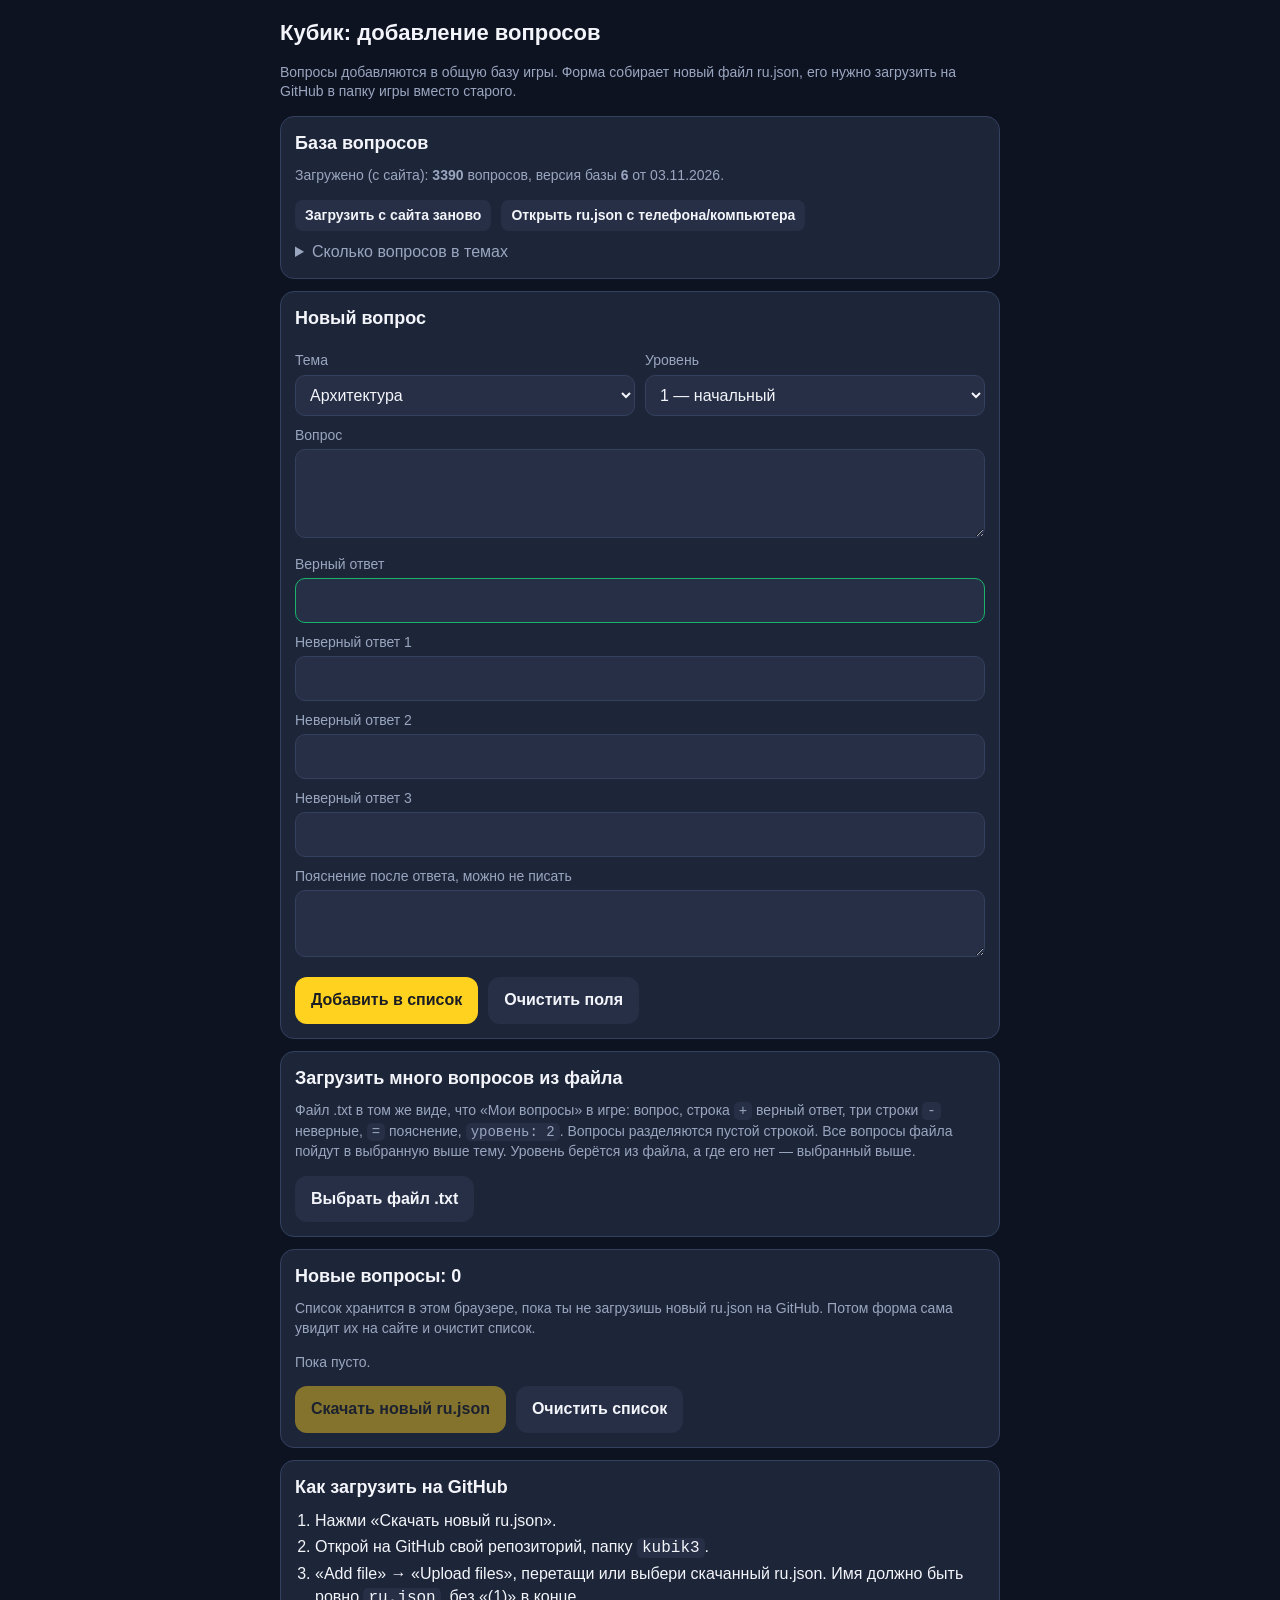
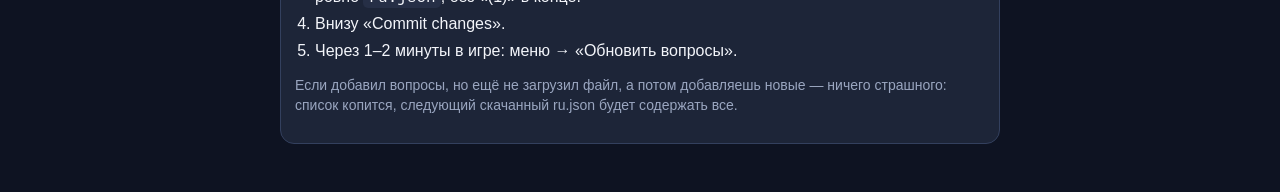
==== forma/index.html @ 825b35a8 "Add files via upload" ====
<!doctype html>
<html lang="ru">
<head>
<meta charset="utf-8">
<meta name="viewport" content="width=device-width, initial-scale=1, viewport-fit=cover">
<meta name="robots" content="noindex">
<title>Кубик — добавление вопросов</title>
<style>
:root { --bg: #0e1322; --card: #1d2538; --card2: #262f46; --line: #33405e; --text: #f3f5fa; --muted: #9aa6c0;
  --accent: #ffd21f; --ok: #19b36b; --bad: #e0404a; --warn: #f0a020; }
* { box-sizing: border-box; }
body { margin: 0; background: var(--bg); color: var(--text); font: 16px/1.4 -apple-system, "Segoe UI", Roboto, Arial, sans-serif;
  padding: 12px 12px calc(40px + env(safe-area-inset-bottom)); }
main { max-width: 720px; margin: 0 auto; }
h1 { font-size: 22px; margin: 6px 0 4px; }
h2 { font-size: 18px; margin: 0 0 10px; }
.card { background: var(--card); border: 1px solid var(--line); border-radius: 14px; padding: 14px; margin: 12px 0; }
.muted { color: var(--muted); font-size: 14px; }
label { display: block; margin: 10px 0 4px; font-size: 14px; color: var(--muted); }
input[type=text], textarea, select { width: 100%; font: inherit; color: var(--text); background: var(--card2);
  border: 1.5px solid var(--line); border-radius: 10px; padding: 10px; }
textarea { resize: vertical; }
input.okans { border-color: var(--ok); }
.row { display: flex; gap: 10px; flex-wrap: wrap; }
.row > * { flex: 1 1 140px; }
.cnt { float: right; font-size: 12px; color: var(--muted); }
.cnt.over { color: var(--bad); font-weight: 700; }
button { font: inherit; font-weight: 600; border: 0; border-radius: 12px; padding: 12px 16px; background: var(--card2);
  color: var(--text); cursor: pointer; }
button.primary { background: var(--accent); color: #1a1d24; }
button.small { padding: 6px 10px; font-size: 14px; border-radius: 8px; }
button:disabled { opacity: .45; cursor: default; }
.btns { display: flex; gap: 10px; flex-wrap: wrap; margin-top: 14px; }
.msg { margin-top: 10px; padding: 10px; border-radius: 10px; font-size: 15px; }
.msg:empty { display: none; }
.err { background: rgba(224,64,74,.15); border: 1px solid var(--bad); }
.warn { background: rgba(240,160,32,.12); border: 1px solid var(--warn); }
.good { background: rgba(25,179,107,.13); border: 1px solid var(--ok); }
.sim { margin: 6px 0 0; padding-left: 18px; }
.sim li { margin: 4px 0; }
.sim small { color: var(--muted); }
.pq { border-top: 1px solid var(--line); padding: 10px 0; }
.pq:first-child { border-top: 0; }
.pq b { display: block; }
.pq .a { font-size: 14px; color: var(--muted); }
.pq .a .y { color: var(--ok); }
.tag { display: inline-block; font-size: 12px; background: var(--card2); border-radius: 6px; padding: 1px 6px; margin-right: 4px; color: var(--muted); }
.steps { margin: 6px 0 0; padding-left: 20px; }
.steps li { margin: 4px 0; }
code { background: var(--card2); padding: 1px 5px; border-radius: 5px; }
table { border-collapse: collapse; width: 100%; font-size: 14px; }
td, th { padding: 4px 6px; border-bottom: 1px solid var(--line); text-align: left; }
td.n { text-align: right; }
details summary { cursor: pointer; color: var(--muted); }
</style>
</head>
<body>
<main>
<h1>Кубик: добавление вопросов</h1>
<p class="muted">Вопросы добавляются в общую базу игры. Форма собирает новый файл ru.json, его нужно загрузить на GitHub в папку игры вместо старого.</p>

<div class="card" id="base-card">
  <h2>База вопросов</h2>
  <div id="base-info" class="muted">Загружаю ru.json с сайта…</div>
  <div class="btns">
    <button class="small" id="b-reload">Загрузить с сайта заново</button>
    <button class="small" id="b-file">Открыть ru.json с телефона/компьютера</button>
    <input type="file" id="f-base" accept=".json,application/json" hidden>
  </div>
  <details style="margin-top:10px"><summary>Сколько вопросов в темах</summary><div id="base-table"></div></details>
</div>

<div class="card" id="add-card">
  <h2>Новый вопрос</h2>
  <div class="row">
    <div><label for="f-topic">Тема</label><select id="f-topic"></select></div>
    <div><label for="f-level">Уровень</label><select id="f-level">
      <option value="1">1 — начальный</option><option value="2">2 — средний</option><option value="3">3 — высокий</option></select></div>
  </div>
  <label for="f-q">Вопрос <span class="cnt" id="c-q"></span></label>
  <textarea id="f-q" rows="3"></textarea>
  <label for="f-a0">Верный ответ <span class="cnt" id="c-a0"></span></label>
  <input type="text" id="f-a0" class="okans" autocomplete="off">
  <label for="f-a1">Неверный ответ 1 <span class="cnt" id="c-a1"></span></label>
  <input type="text" id="f-a1" autocomplete="off">
  <label for="f-a2">Неверный ответ 2 <span class="cnt" id="c-a2"></span></label>
  <input type="text" id="f-a2" autocomplete="off">
  <label for="f-a3">Неверный ответ 3 <span class="cnt" id="c-a3"></span></label>
  <input type="text" id="f-a3" autocomplete="off">
  <label for="f-e">Пояснение после ответа, можно не писать <span class="cnt" id="c-e"></span></label>
  <textarea id="f-e" rows="2"></textarea>
  <div id="check" class="msg"></div>
  <div class="btns">
    <button class="primary" id="b-add">Добавить в список</button>
    <button id="b-clear">Очистить поля</button>
    <button id="b-cancel" hidden>Отменить правку</button>
  </div>
</div>

<div class="card">
  <h2>Загрузить много вопросов из файла</h2>
  <p class="muted" style="margin:0">Файл .txt в том же виде, что «Мои вопросы» в игре: вопрос, строка <code>+</code> верный ответ, три строки <code>-</code> неверные, <code>=</code> пояснение, <code>уровень: 2</code>. Вопросы разделяются пустой строкой. Все вопросы файла пойдут в выбранную выше тему. Уровень берётся из файла, а где его нет — выбранный выше.</p>
  <div class="btns"><button id="b-txt">Выбрать файл .txt</button><input type="file" id="f-txt" accept=".txt,text/plain" hidden></div>
  <div id="txt-msg" class="msg"></div>
</div>

<div class="card">
  <h2>Новые вопросы: <span id="p-n">0</span></h2>
  <p class="muted" style="margin:0 0 6px">Список хранится в этом браузере, пока ты не загрузишь новый ru.json на GitHub. Потом форма сама увидит их на сайте и очистит список.</p>
  <div id="pending"></div>
  <div class="btns">
    <button class="primary" id="b-save">Скачать новый ru.json</button>
    <button id="b-share" hidden>Поделиться файлом</button>
    <button id="b-drop">Очистить список</button>
  </div>
  <div id="save-msg" class="msg"></div>
</div>

<div class="card">
  <h2>Как загрузить на GitHub</h2>
  <ol class="steps">
    <li>Нажми «Скачать новый ru.json».</li>
    <li>Открой на GitHub свой репозиторий, папку <code>kubik3</code>.</li>
    <li>«Add file» → «Upload files», перетащи или выбери скачанный ru.json. Имя должно быть ровно <code>ru.json</code>, без «(1)» в конце.</li>
    <li>Внизу «Commit changes».</li>
    <li>Через 1–2 минуты в игре: меню → «Обновить вопросы».</li>
  </ol>
  <p class="muted">Если добавил вопросы, но ещё не загрузил файл, а потом добавляешь новые — ничего страшного: список копится, следующий скачанный ru.json будет содержать все.</p>
</div>
</main>

<script>
'use strict';
// Ограничения те же, что проверяет сборка игры (tools/merge_q.py): длинные строки не помещаются в кнопки.
const LIM = { q: 160, a: 40, e: 400 };
const NAMES = { history: 'История', geography: 'География', literature: 'Литература', music: 'Музыка', science: 'Наука',
  painting: 'Живопись', people: 'Личности', cinema: 'Кино', journalism: 'Журналистика', logic: 'Логика и головоломки',
  sport: 'Спорт', cooking: 'Кулинария', architecture: 'Архитектура', quotes: 'Киноцитаты и кадры', cartoons: 'Мультфильмы',
  games: 'Компьютерные игры', belarus: 'История Беларуси', etymology: 'Происхождение слов', inventions: 'История изобретений',
  computers: 'Компьютеры' };
const KEY_P = 'kubikForma.pending.v1', KEY_T = 'kubikForma.last.v1', KEY_R = 'kubikForma.rev.v1';
const $ = (s) => document.querySelector(s);
const esc = (s) => String(s).replace(/[&<>"]/g, (c) => ({ '&': '&amp;', '<': '&lt;', '>': '&gt;', '"': '&quot;' }[c]));
const norm = (s) => String(s || '').replace(/\s+/g, ' ').trim();
// ключ для точного совпадения: без регистра, ё=е, без знаков препинания
const key = (s) => norm(s).toLowerCase().replace(/ё/g, 'е').replace(/[^0-9a-zа-я]+/gi, ' ').trim();
const STOP = new Set('как какой какая какое какие каком какую кто что чем чего где когда куда откуда сколько который которая которое которые это этот эта эти был была было были для при над под про без или его она они оно него неё всех все так также том тем того этом этой году года лет между после перед через ещё уже'.split(' '));
function stems(s) {
  const out = new Set();
  for (const w of key(s).split(' ')) {
    if (w.length < 3 || STOP.has(w)) continue;
    out.add(/^\d+$/.test(w) ? w : w.slice(0, 5));
  }
  return out;
}
const plural = (n, a, b, c) => { const m = n % 100, k = n % 10; return m > 10 && m < 20 ? c : k === 1 ? a : k > 1 && k < 5 ? b : c; };

let BASE = null, SRC = '', INDEX = [];
let P = loadPending(), EDIT = -1;

function loadPending() { try { return JSON.parse(localStorage.getItem(KEY_P)) || []; } catch { return []; } }
function savePending() { try { localStorage.setItem(KEY_P, JSON.stringify(P)); } catch { /* полная память */ } }
const topicName = (t) => (BASE && BASE._meta && BASE._meta.topics && BASE._meta.topics[t] && BASE._meta.topics[t].name) || NAMES[t] || t;
const topicsOf = (b) => Object.keys(b).filter((t) => t !== '_meta' && b[t] && Array.isArray(b[t]['1']));

function okBase(b) { return b && typeof b === 'object' && b._meta && topicsOf(b).length > 0; }

async function loadSite() {
  $('#base-info').textContent = 'Загружаю ru.json с сайта…';
  try {
    const r = await fetch('../ru.json?fresh=' + Date.now(), { cache: 'no-store' });
    if (!r.ok) throw new Error('HTTP ' + r.status);
    const b = await r.json();
    if (!okBase(b)) throw new Error('не похоже на базу вопросов');
    setBase(b, 'сайт');
  } catch (e) {
    $('#base-info').innerHTML = `<span style="color:var(--bad)">Не получилось загрузить ru.json с сайта (${esc(e.message)}).</span> Форма должна лежать в папке <code>forma</code> внутри папки игры. Можно открыть ru.json из файла кнопкой ниже.`;
  }
}

function setBase(b, src) {
  BASE = b; SRC = src;
  INDEX = [];
  for (const t of topicsOf(b)) for (const l of ['1', '2', '3']) for (const q of b[t][l] || []) {
    INDEX.push({ t, l, q: q.q, a0: q.a[0], k: key(q.q), ka: key(q.a[0]), s: stems(q.q), p: !!q.p });
  }
  // вопросы из списка, которые уже есть в базе (файл загружен на GitHub), убираются из списка
  const before = P.length;
  P = P.filter((x) => !INDEX.some((y) => y.t === x.t && y.l === String(x.l) && y.k === key(x.q) && y.ka === key(x.a[0])));
  const gone = before - P.length;
  savePending();
  const m = b._meta;
  const d = (m.date || '').split('-').reverse().join('.');
  $('#base-info').innerHTML = `Загружено (${src === 'сайт' ? 'с сайта' : 'из файла'}): <b>${INDEX.length}</b> ${plural(INDEX.length, 'вопрос', 'вопроса', 'вопросов')}, версия базы <b>${+m.rev || 0}</b>${d ? ' от ' + d : ''}.`
    + (gone ? `<div class="msg good">${gone} ${plural(gone, 'вопрос из списка уже есть', 'вопроса из списка уже есть', 'вопросов из списка уже есть')} в этой базе, убрал ${gone > 1 ? 'их' : 'его'} из списка.</div>` : '');
  fillTopics();
  renderTable();
  renderPending();
  runCheck();
}

function countIn(t, l) {
  const inBase = BASE && BASE[t] && BASE[t][l] ? BASE[t][l].length : 0;
  return inBase + P.filter((x) => x.t === t && String(x.l) === String(l)).length;
}
function fillTopics() {
  const sel = $('#f-topic'), cur = sel.value || (JSON.parse(localStorage.getItem(KEY_T) || '{}').t);
  sel.innerHTML = topicsOf(BASE).sort((a, b) => topicName(a).localeCompare(topicName(b), 'ru'))
    .map((t) => `<option value="${esc(t)}">${esc(topicName(t))}</option>`).join('');
  if (cur && BASE[cur]) sel.value = cur;
  const lv = JSON.parse(localStorage.getItem(KEY_T) || '{}').l;
  if (lv && !$('#f-level').dataset.touched) $('#f-level').value = lv;
}
function renderTable() {
  const rows = topicsOf(BASE).sort((a, b) => topicName(a).localeCompare(topicName(b), 'ru')).map((t) =>
    `<tr><td>${esc(topicName(t))}</td>${['1', '2', '3'].map((l) => `<td class="n">${countIn(t, l)}</td>`).join('')}</tr>`).join('');
  $('#base-table').innerHTML = `<table><tr><th>Тема</th><th class="n">Ур. 1</th><th class="n">Ур. 2</th><th class="n">Ур. 3</th></tr>${rows}</table>`;
}

function readForm() {
  return { t: $('#f-topic').value, l: +$('#f-level').value, q: norm($('#f-q').value),
    a: [0, 1, 2, 3].map((i) => norm($('#f-a' + i).value)), e: norm($('#f-e').value) };
}

// Возвращает { errors, warns, similar }
function checkQ(x, skip) {
  const errors = [], warns = [];
  if (!x.q) errors.push('Напиши сам вопрос.');
  if (x.q.length > LIM.q) errors.push(`Вопрос длиннее ${LIM.q} знаков (сейчас ${x.q.length}). На экране телефона он не поместится.`);
  if (!x.a[0]) errors.push('Нужен верный ответ.');
  if (x.a.slice(1).some((s) => !s)) errors.push('Нужны три неверных ответа.');
  x.a.forEach((s, i) => { if (s.length > LIM.a) errors.push(`${i ? 'Неверный ответ ' + i : 'Верный ответ'} длиннее ${LIM.a} знаков.`); });
  if (x.a.every(Boolean) && new Set(x.a.map(key)).size !== 4) errors.push('Все четыре ответа должны быть разными.');
  if (x.e.length > LIM.e) errors.push(`Пояснение длиннее ${LIM.e} знаков.`);
  if (x.q && x.a[0] && key(x.q).includes(key(x.a[0])) && key(x.a[0]).length > 3) warns.push('Верный ответ написан прямо в тексте вопроса.');
  const similar = [];
  if (x.q && BASE) {
    const k = key(x.q), ka = key(x.a[0]), s = stems(x.q);
    const pool = INDEX.map((y) => ({ ...y, from: 'база' }))
      .concat(P.map((y, i) => ({ t: y.t, l: String(y.l), q: y.q, a0: y.a[0], k: key(y.q), ka: key(y.a[0]), s: stems(y.q), i, from: 'список' })).filter((y) => y.i !== skip));
    for (const y of pool) {
      if (y.k === k) {
        if (y.ka === ka || !ka) { errors.push(`Такой вопрос уже есть (${y.from === 'база' ? 'в базе' : 'в твоём списке'}): «${topicName(y.t)}», уровень ${y.l}, ответ «${y.a0}».`); continue; }
        if (y.p) continue; // вопросы к картинкам с одинаковым текстом («Кто написал эту картину?»)
        similar.push({ ...y, score: 2 }); continue;
      }
      let inter = 0; for (const w of s) if (y.s.has(w)) inter++;
      const dice = s.size && y.s.size ? (2 * inter) / (s.size + y.s.size) : 0;
      const score = dice + (ka && y.ka === ka ? 0.3 : 0);
      if ((inter >= 3 && score >= 0.5) || (inter >= 2 && score >= 0.75)) similar.push({ ...y, score });
      else if (ka && y.ka === ka && ka.length > 2 && y.t === x.t) similar.push({ ...y, score: 0.3 + dice });
    }
    similar.sort((a, b) => b.score - a.score);
  }
  return { errors: [...new Set(errors)], warns, similar: similar.slice(0, 6) };
}

function runCheck() {
  for (const [id, lim] of [['q', LIM.q], ['a0', LIM.a], ['a1', LIM.a], ['a2', LIM.a], ['a3', LIM.a], ['e', LIM.e]]) {
    const n = norm($('#f-' + id).value).length, c = $('#c-' + id);
    c.textContent = n ? `${n}/${lim}` : ''; c.classList.toggle('over', n > lim);
  }
  const x = readForm(), box = $('#check');
  const filled = x.q || x.a.some(Boolean);
  if (!filled || !BASE) { box.className = 'msg'; box.innerHTML = ''; $('#b-add').disabled = !BASE; return; }
  const r = checkQ(x, EDIT);
  const parts = [];
  if (r.errors.length) parts.push(`<b>Нужно исправить:</b><ul class="sim">${r.errors.map((e) => `<li>${esc(e)}</li>`).join('')}</ul>`);
  if (r.warns.length) parts.push(`<b>Обрати внимание:</b><ul class="sim">${r.warns.map((e) => `<li>${esc(e)}</li>`).join('')}</ul>`);
  if (r.similar.length) parts.push(`<b>Похожие вопросы, проверь, не повтор ли:</b><ul class="sim">${r.similar.map((y) =>
    `<li>${esc(y.q)}<br><small>${esc(topicName(y.t))}, ур. ${y.l}, ответ «${esc(y.a0)}»${y.from === 'список' ? ', в твоём списке' : ''}</small></li>`).join('')}</ul>`);
  if (!parts.length) parts.push('Повторов в базе нет, всё заполнено правильно.');
  box.className = 'msg ' + (r.errors.length ? 'err' : r.warns.length || r.similar.length ? 'warn' : 'good');
  box.innerHTML = parts.join('');
  $('#b-add').disabled = false;
}

function clearForm() {
  for (const id of ['q', 'a0', 'a1', 'a2', 'a3', 'e']) $('#f-' + id).value = '';
  EDIT = -1; $('#b-add').textContent = 'Добавить в список'; $('#b-cancel').hidden = true;
  runCheck();
}

function addQ() {
  const x = readForm(), r = checkQ(x, EDIT);
  if (r.errors.length) { runCheck(); $('#check').scrollIntoView({ block: 'center', behavior: 'smooth' }); return; }
  const item = { t: x.t, l: x.l, q: x.q, a: x.a, e: x.e };
  if (EDIT >= 0) P[EDIT] = item; else P.push(item);
  savePending();
  localStorage.setItem(KEY_T, JSON.stringify({ t: x.t, l: x.l }));
  const msg = EDIT >= 0 ? 'Исправлено.' : `Добавлено. В списке ${P.length}.`;
  clearForm();
  renderPending(); renderTable();
  const box = $('#check'); box.className = 'msg good'; box.textContent = msg;
  $('#f-q').focus();
}

function renderPending() {
  $('#p-n').textContent = P.length;
  $('#b-save').disabled = !P.length || !BASE;
  $('#b-share').hidden = !(navigator.canShare && P.length && BASE);
  $('#pending').innerHTML = P.length ? P.map((x, i) => `<div class="pq"><span class="tag">${esc(topicName(x.t))}</span><span class="tag">ур. ${x.l}</span>
    <b>${esc(x.q)}</b><div class="a"><span class="y">${esc(x.a[0])}</span> · ${x.a.slice(1).map(esc).join(' · ')}</div>
    ${x.e ? `<div class="a">${esc(x.e)}</div>` : ''}
    <div class="btns" style="margin-top:6px"><button class="small" data-ed="${i}">Изменить</button><button class="small" data-del="${i}">Удалить</button></div></div>`).join('')
    : '<p class="muted">Пока пусто.</p>';
}

function editQ(i) {
  const x = P[i]; EDIT = i;
  $('#f-topic').value = x.t; $('#f-level').value = x.l; $('#f-q').value = x.q; $('#f-e').value = x.e || '';
  x.a.forEach((s, j) => { $('#f-a' + j).value = s; });
  $('#b-add').textContent = 'Сохранить правку'; $('#b-cancel').hidden = false;
  runCheck();
  $('#add-card').scrollIntoView({ behavior: 'smooth' });
}

function buildBank() {
  const nb = JSON.parse(JSON.stringify(BASE));
  for (const x of P) {
    nb[x.t] = nb[x.t] || { 1: [], 2: [], 3: [] };
    const L = String(x.l);
    nb[x.t][L] = nb[x.t][L] || [];
    const it = { q: x.q, a: x.a.slice(), e: x.e || '' };
    nb[x.t][L].push(it); // только в конец: игра помнит «уже были» по номерам вопросов
  }
  const m = nb._meta;
  // номер версии всегда больше прошлого скачанного: если прошлый файл уже на сайте, а база здесь ещё старая,
  // у игроков «Обновить вопросы» всё равно сработает
  m.rev = Math.max(+m.rev || 0, +localStorage.getItem(KEY_R) || 0) + 1;
  m.date = new Date(Date.now() - new Date().getTimezoneOffset() * 60000).toISOString().slice(0, 10);
  m.n = topicsOf(nb).reduce((n, t) => n + ['1', '2', '3'].reduce((k, l) => k + (nb[t][l] || []).length, 0), 0);
  m.by = (m.by || 0) + P.length; // сколько вопросов добавлено через форму (для Тоби)
  return nb;
}
function bankFile() {
  const nb = buildBank();
  return { nb, file: new File([JSON.stringify(nb)], 'ru.json', { type: 'application/json' }) };
}
function saveMsg(nb) {
  try { localStorage.setItem(KEY_R, nb._meta.rev); } catch { /* */ }
  $('#save-msg').className = 'msg good';
  $('#save-msg').innerHTML = `Готово: ${nb._meta.n} ${plural(nb._meta.n, 'вопрос', 'вопроса', 'вопросов')}, версия базы ${nb._meta.rev}. Теперь загрузи этот ru.json на GitHub в папку игры вместо старого. Список здесь очистится сам, когда форма увидит эти вопросы на сайте.`;
}
function download() {
  const { nb, file } = bankFile();
  const a = document.createElement('a');
  a.href = URL.createObjectURL(file); a.download = 'ru.json';
  document.body.appendChild(a); a.click();
  setTimeout(() => { URL.revokeObjectURL(a.href); a.remove(); }, 3000);
  saveMsg(nb);
}
async function share() {
  const { nb, file } = bankFile();
  try { await navigator.share({ files: [file], title: 'ru.json' }); saveMsg(nb); }
  catch (e) { if (e.name !== 'AbortError') download(); }
}

// ---- файл .txt как «Мои вопросы» ----
function parseTxt(text) {
  text = String(text).replace(/^﻿/, '').replace(/\r\n?/g, '\n');
  const items = [], errors = [];
  const blocks = text.split(/\n\s*\n/).map((b) => b.split('\n').map((l) => l.trim()).filter((l) => l && !l.startsWith('#'))).filter((b) => b.length);
  blocks.forEach((lines, n) => {
    const q = { q: [], ok: [], bad: [], e: [], lv: 0 };
    for (const l of lines) {
      const m = l.match(/^уровень\s*[:\-–—]?\s*(\S+)/i);
      if (m) { q.lv = [1, 2, 3].includes(+m[1]) ? +m[1] : 0; continue; }
      if (l[0] === '+') q.ok.push(l.slice(1));
      else if ('-–—'.includes(l[0])) q.bad.push(l.slice(1));
      else if (l[0] === '=') q.e.push(l.slice(1));
      else if (!q.ok.length && !q.bad.length) q.q.push(l);
      else q.e.push(l);
    }
    const name = norm(q.q.join(' ')).slice(0, 50) || `блок ${n + 1}`;
    if (q.ok.length !== 1) { errors.push(`«${name}»: нужен ровно один верный ответ (строка с +).`); return; }
    if (q.bad.length !== 3) { errors.push(`«${name}»: нужны ровно три неверных ответа (строки с -), а их ${q.bad.length}.`); return; }
    items.push({ q: norm(q.q.join(' ')), a: [q.ok[0], ...q.bad].map(norm), e: norm(q.e.join(' ')), lv: q.lv });
  });
  return { items, errors };
}
async function importTxt(f) {
  const text = await f.text();
  const { items, errors } = parseTxt(text);
  const t = $('#f-topic').value, defL = +$('#f-level').value;
  let added = 0; const errs = errors.slice(), sims = [];
  for (const it of items) {
    const x = { t, l: it.lv || defL, q: it.q, a: it.a, e: it.e };
    const r = checkQ(x, -1);
    if (r.errors.length) { errs.push(`«${x.q.slice(0, 50)}»: ${r.errors[0]}`); continue; }
    if (r.similar.length && r.similar[0].score >= 0.75) sims.push(`«${x.q.slice(0, 60)}» похож на «${r.similar[0].q.slice(0, 60)}» (${topicName(r.similar[0].t)}, ур. ${r.similar[0].l})`);
    P.push(x); added++;
  }
  savePending(); renderPending(); renderTable();
  const box = $('#txt-msg');
  box.className = 'msg ' + (errs.length ? 'warn' : 'good');
  box.innerHTML = `Добавлено в список: <b>${added}</b> в тему «${esc(topicName(t))}».`
    + (errs.length ? `<br>Не добавлены (${errs.length}):<ul class="sim">${errs.slice(0, 30).map((e) => `<li>${esc(e)}</li>`).join('')}${errs.length > 30 ? `<li>и ещё ${errs.length - 30}</li>` : ''}</ul>` : '')
    + (sims.length ? `<br>Добавлены, но очень похожи на имеющиеся, проверь в списке:<ul class="sim">${sims.slice(0, 30).map((e) => `<li>${esc(e)}</li>`).join('')}</ul>` : '');
}

// ---- события ----
for (const id of ['q', 'a0', 'a1', 'a2', 'a3', 'e']) $('#f-' + id).addEventListener('input', runCheck);
$('#f-topic').addEventListener('change', runCheck);
$('#f-level').addEventListener('change', () => { $('#f-level').dataset.touched = 1; runCheck(); });
$('#b-add').onclick = addQ;
$('#b-clear').onclick = clearForm;
$('#b-cancel').onclick = clearForm;
$('#b-save').onclick = download;
$('#b-share').onclick = share;
$('#b-drop').onclick = () => { if (P.length && confirm(`Удалить из списка все ${P.length} ${plural(P.length, 'вопрос', 'вопроса', 'вопросов')}?`)) { P = []; savePending(); renderPending(); renderTable(); } };
$('#pending').onclick = (ev) => {
  const b = ev.target.closest('button'); if (!b) return;
  if (b.dataset.ed) editQ(+b.dataset.ed);
  if (b.dataset.del && confirm('Удалить этот вопрос из списка?')) { P.splice(+b.dataset.del, 1); if (EDIT === +b.dataset.del) clearForm(); savePending(); renderPending(); renderTable(); }
};
$('#b-reload').onclick = loadSite;
$('#b-file').onclick = () => $('#f-base').click();
$('#f-base').onchange = async (ev) => {
  const f = ev.target.files[0]; ev.target.value = ''; if (!f) return;
  try { const b = JSON.parse(await f.text()); if (!okBase(b)) throw 0; setBase(b, 'файл'); }
  catch { alert('Это не файл с вопросами игры (ru.json).'); }
};
$('#b-txt').onclick = () => { if (!BASE) { alert('Сначала должна загрузиться база.'); return; } $('#f-txt').click(); };
$('#f-txt').onchange = async (ev) => { const f = ev.target.files[0]; ev.target.value = ''; if (f) importTxt(f); };

renderPending();
loadSite();
document.addEventListener('visibilitychange', () => { if (document.visibilityState === 'visible' && SRC === 'сайт') loadSite(); });
</script>
</body>
</html>
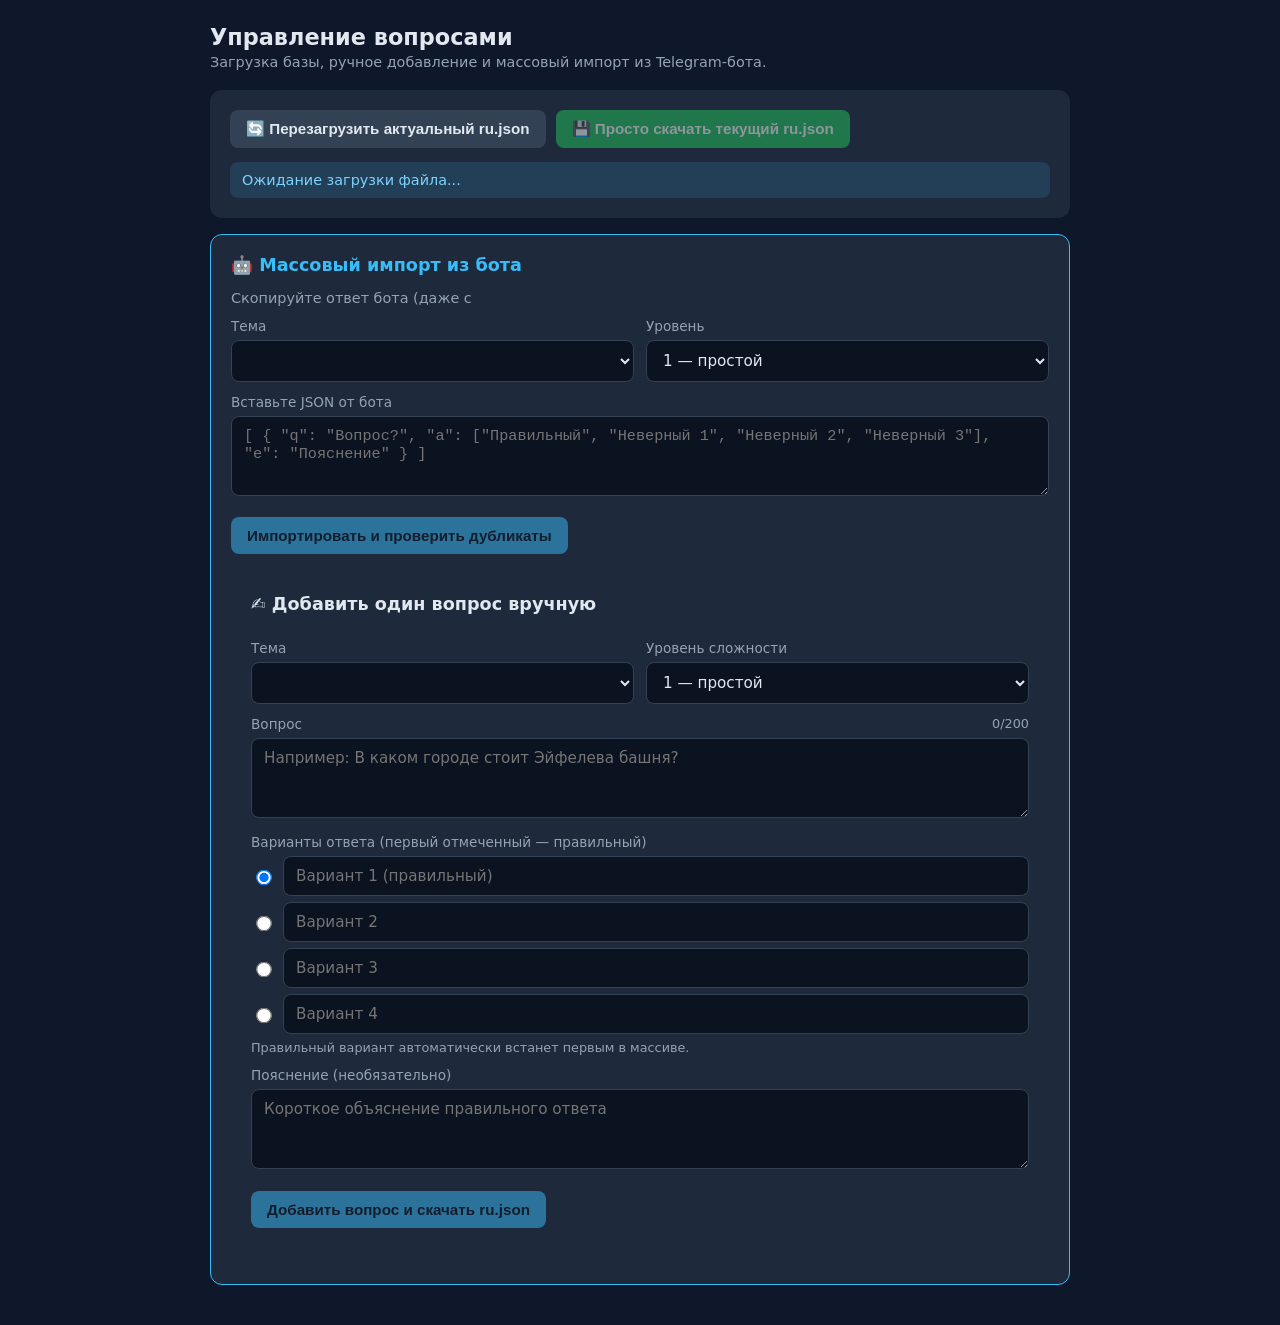
==== commit 439e549d: "Add files via upload" ====
--- a/forma/index.html
+++ b/forma/index.html
@@ -1,432 +1,361 @@
-<!doctype html>
+<!DOCTYPE html>
 <html lang="ru">
 <head>
-<meta charset="utf-8">
-<meta name="viewport" content="width=device-width, initial-scale=1, viewport-fit=cover">
-<meta name="robots" content="noindex">
-<title>Кубик — добавление вопросов</title>
+<meta charset="UTF-8">
+<meta name="viewport" content="width=device-width, initial-scale=1">
+<title>Управление вопросами — ru.json</title>
 <style>
-:root { --bg: #0e1322; --card: #1d2538; --card2: #262f46; --line: #33405e; --text: #f3f5fa; --muted: #9aa6c0;
-  --accent: #ffd21f; --ok: #19b36b; --bad: #e0404a; --warn: #f0a020; }
-* { box-sizing: border-box; }
-body { margin: 0; background: var(--bg); color: var(--text); font: 16px/1.4 -apple-system, "Segoe UI", Roboto, Arial, sans-serif;
-  padding: 12px 12px calc(40px + env(safe-area-inset-bottom)); }
-main { max-width: 720px; margin: 0 auto; }
-h1 { font-size: 22px; margin: 6px 0 4px; }
-h2 { font-size: 18px; margin: 0 0 10px; }
-.card { background: var(--card); border: 1px solid var(--line); border-radius: 14px; padding: 14px; margin: 12px 0; }
-.muted { color: var(--muted); font-size: 14px; }
-label { display: block; margin: 10px 0 4px; font-size: 14px; color: var(--muted); }
-input[type=text], textarea, select { width: 100%; font: inherit; color: var(--text); background: var(--card2);
-  border: 1.5px solid var(--line); border-radius: 10px; padding: 10px; }
-textarea { resize: vertical; }
-input.okans { border-color: var(--ok); }
-.row { display: flex; gap: 10px; flex-wrap: wrap; }
-.row > * { flex: 1 1 140px; }
-.cnt { float: right; font-size: 12px; color: var(--muted); }
-.cnt.over { color: var(--bad); font-weight: 700; }
-button { font: inherit; font-weight: 600; border: 0; border-radius: 12px; padding: 12px 16px; background: var(--card2);
-  color: var(--text); cursor: pointer; }
-button.primary { background: var(--accent); color: #1a1d24; }
-button.small { padding: 6px 10px; font-size: 14px; border-radius: 8px; }
-button:disabled { opacity: .45; cursor: default; }
-.btns { display: flex; gap: 10px; flex-wrap: wrap; margin-top: 14px; }
-.msg { margin-top: 10px; padding: 10px; border-radius: 10px; font-size: 15px; }
-.msg:empty { display: none; }
-.err { background: rgba(224,64,74,.15); border: 1px solid var(--bad); }
-.warn { background: rgba(240,160,32,.12); border: 1px solid var(--warn); }
-.good { background: rgba(25,179,107,.13); border: 1px solid var(--ok); }
-.sim { margin: 6px 0 0; padding-left: 18px; }
-.sim li { margin: 4px 0; }
-.sim small { color: var(--muted); }
-.pq { border-top: 1px solid var(--line); padding: 10px 0; }
-.pq:first-child { border-top: 0; }
-.pq b { display: block; }
-.pq .a { font-size: 14px; color: var(--muted); }
-.pq .a .y { color: var(--ok); }
-.tag { display: inline-block; font-size: 12px; background: var(--card2); border-radius: 6px; padding: 1px 6px; margin-right: 4px; color: var(--muted); }
-.steps { margin: 6px 0 0; padding-left: 20px; }
-.steps li { margin: 4px 0; }
-code { background: var(--card2); padding: 1px 5px; border-radius: 5px; }
-table { border-collapse: collapse; width: 100%; font-size: 14px; }
-td, th { padding: 4px 6px; border-bottom: 1px solid var(--line); text-align: left; }
-td.n { text-align: right; }
-details summary { cursor: pointer; color: var(--muted); }
+  :root { --bg:#0f172a; --card:#1e293b; --fg:#e2e8f0; --muted:#94a3b8; --accent:#38bdf8; --ok:#22c55e; --err:#ef4444; }
+  * { box-sizing: border-box; }
+  body { margin:0; font-family: system-ui, -apple-system, Segoe UI, Roboto, sans-serif; background:var(--bg); color:var(--fg); padding:24px; }
+  .wrap { max-width: 860px; margin: 0 auto; }
+  h1 { font-size: 1.4rem; margin: 0 0 4px; }
+  .sub { color: var(--muted); font-size: .9rem; margin-bottom: 20px; }
+  .card { background: var(--card); border-radius: 12px; padding: 20px; margin-bottom: 16px; }
+  label { display:block; font-size:.85rem; color:var(--muted); margin: 12px 0 6px; }
+  input[type=text], textarea, select { width:100%; padding:10px 12px; border-radius:8px; border:1px solid #334155; background:#0b1220; color:var(--fg); font-size:.95rem; font-family: inherit; }
+  textarea { min-height: 80px; resize: vertical; font-family: monospace; }
+  .row { display:grid; grid-template-columns: 1fr 1fr; gap: 12px; }
+  @media (max-width:600px){ .row { grid-template-columns: 1fr; } }
+  button { cursor:pointer; border:none; border-radius:8px; padding:10px 16px; font-size:.95rem; font-weight:600; transition: opacity 0.2s; }
+  button:disabled { opacity: 0.5; cursor: not-allowed; }
+  .primary { background: var(--accent); color:#0b1220; }
+  .ghost { background:#334155; color:var(--fg); }
+  .success { background: var(--ok); color: white; }
+  .actions { display:flex; gap:10px; margin-top:18px; flex-wrap: wrap; }
+  .msg { margin-top:14px; padding:10px 12px; border-radius:8px; font-size:.9rem; display:none; }
+  .msg.ok { background: rgba(34,197,94,.15); color:#86efac; display:block; }
+  .msg.err { background: rgba(239,68,68,.15); color:#fca5a5; display:block; }
+  .msg.info { background: rgba(56,189,248,.15); color:#7dd3fc; display:block; }
+  pre { background:#0b1220; padding:12px; border-radius:8px; overflow:auto; font-size:.8rem; max-height:320px; }
+  .hint { color:var(--muted); font-size:.8rem; margin-top:4px; }
+  .counter { float:right; color:var(--muted); font-size:.8rem; }
+  .ans-row { display:grid; grid-template-columns: 24px 1fr; gap:8px; align-items:center; margin-bottom:6px; }
+  .ans-row input[type=radio] { transform: scale(1.2); }
+  .badge { background: #334155; padding: 2px 6px; border-radius: 4px; font-size: 0.75rem; color: #cbd5e1; margin-left: 8px; }
 </style>
 </head>
 <body>
-<main>
-<h1>Кубик: добавление вопросов</h1>
-<p class="muted">Вопросы добавляются в общую базу игры. Форма собирает новый файл ru.json, его нужно загрузить на GitHub в папку игры вместо старого.</p>
-
-<div class="card" id="base-card">
-  <h2>База вопросов</h2>
-  <div id="base-info" class="muted">Загружаю ru.json с сайта…</div>
-  <div class="btns">
-    <button class="small" id="b-reload">Загрузить с сайта заново</button>
-    <button class="small" id="b-file">Открыть ru.json с телефона/компьютера</button>
-    <input type="file" id="f-base" accept=".json,application/json" hidden>
+<div class="wrap">
+  <h1>Управление вопросами</h1>
+  <div class="sub">Загрузка базы, ручное добавление и массовый импорт из Telegram-бота.</div>
+
+  <div class="card">
+    <div class="actions" style="margin-top:0;">
+      <button class="ghost" id="reloadBtn">🔄 Перезагрузить актуальный ru.json</button>
+      <button class="success" id="downloadCurrentBtn" disabled>💾 Просто скачать текущий ru.json</button>
+    </div>
+    <div class="msg info" id="statusMsg" style="display:block;">Ожидание загрузки файла...</div>
   </div>
-  <details style="margin-top:10px"><summary>Сколько вопросов в темах</summary><div id="base-table"></div></details>
-</div>
-
-<div class="card" id="add-card">
-  <h2>Новый вопрос</h2>
-  <div class="row">
-    <div><label for="f-topic">Тема</label><select id="f-topic"></select></div>
-    <div><label for="f-level">Уровень</label><select id="f-level">
-      <option value="1">1 — начальный</option><option value="2">2 — средний</option><option value="3">3 — высокий</option></select></div>
+
+  <!-- БЛОК МАССОВОГО ИМПОРТА ИЗ БОТА -->
+  <div class="card" style="border: 1px solid var(--accent);">
+    <h2 style="font-size: 1.1rem; margin-top: 0; color: var(--accent);">🤖 Массовый импорт из бота</h2>
+    <div class="sub">Скопируйте ответ бота (даже с
+
+    <div class="row">
+      <div>
+        <label>Тема</label>
+        <select id="batchTopic"></select>
+      </div>
+      <div>
+        <label>Уровень</label>
+        <select id="batchLevel">
+          <option value="1">1 — простой</option>
+          <option value="2">2 — средний</option>
+          <option value="3">3 — сложный</option>
+        </select>
+      </div>
+    </div>
+
+    <label>Вставьте JSON от бота</label>
+    <textarea id="batchJson" placeholder='[ { "q": "Вопрос?", "a": ["Правильный", "Неверный 1", "Неверный 2", "Неверный 3"], "e": "Пояснение" } ]'></textarea>
+    
+    <div class="actions">
+      <button class="primary" id="importBtn" disabled>Импортировать и проверить дубликаты</button>
+    </div>
+<div class="msg" id="importMsg"></div>
+    <details id="importLog" style="display:none;">
+      <summary>Подробный лог импорта</summary>
+      <pre id="importLogText"></pre>
+    </details>
   </div>
-  <label for="f-q">Вопрос <span class="cnt" id="c-q"></span></label>
-  <textarea id="f-q" rows="3"></textarea>
-  <label for="f-a0">Верный ответ <span class="cnt" id="c-a0"></span></label>
-  <input type="text" id="f-a0" class="okans" autocomplete="off">
-  <label for="f-a1">Неверный ответ 1 <span class="cnt" id="c-a1"></span></label>
-  <input type="text" id="f-a1" autocomplete="off">
-  <label for="f-a2">Неверный ответ 2 <span class="cnt" id="c-a2"></span></label>
-  <input type="text" id="f-a2" autocomplete="off">
-  <label for="f-a3">Неверный ответ 3 <span class="cnt" id="c-a3"></span></label>
-  <input type="text" id="f-a3" autocomplete="off">
-  <label for="f-e">Пояснение после ответа, можно не писать <span class="cnt" id="c-e"></span></label>
-  <textarea id="f-e" rows="2"></textarea>
-  <div id="check" class="msg"></div>
-  <div class="btns">
-    <button class="primary" id="b-add">Добавить в список</button>
-    <button id="b-clear">Очистить поля</button>
-    <button id="b-cancel" hidden>Отменить правку</button>
+
+  <!-- БЛОК РУЧНОГО ДОБАВЛЕНИЯ -->
+  <div class="card">
+    <h2 style="font-size: 1.1rem; margin-top: 0;">✍️ Добавить один вопрос вручную</h2>
+    <div class="row">
+      <div>
+        <label>Тема</label>
+        <select id="topic"></select>
+      </div>
+      <div>
+        <label>Уровень сложности</label>
+        <select id="level">
+          <option value="1">1 — простой</option>
+          <option value="2">2 — средний</option>
+          <option value="3">3 — сложный</option>
+        </select>
+      </div>
+    </div>
+
+    <label>Вопрос <span class="counter" id="qCounter">0/200</span></label>
+    <textarea id="question" maxlength="200" placeholder="Например: В каком городе стоит Эйфелева башня?" style="font-family: inherit;"></textarea>
+
+    <label>Варианты ответа (первый отмеченный — правильный)</label>
+    <div id="answers">
+      <div class="ans-row"><input type="radio" name="ans" value="0" checked><input type="text" class="ansInput" placeholder="Вариант 1 (правильный)" maxlength="80"></div>
+      <div class="ans-row"><input type="radio" name="ans" value="1"><input type="text" class="ansInput" placeholder="Вариант 2" maxlength="80"></div>
+      <div class="ans-row"><input type="radio" name="ans" value="2"><input type="text" class="ansInput" placeholder="Вариант 3" maxlength="80"></div>
+      <div class="ans-row"><input type="radio" name="ans" value="3"><input type="text" class="ansInput" placeholder="Вариант 4" maxlength="80"></div>
+    </div>
+    <div class="hint">Правильный вариант автоматически встанет первым в массиве.</div>
+
+    <label>Пояснение (необязательно)</label>
+    <textarea id="explain" placeholder="Короткое объяснение правильного ответа" style="font-family: inherit;"></textarea>
+
+    <div class="actions">
+      <button class="primary" id="saveBtn" disabled>Добавить вопрос и скачать ru.json</button>
+    </div>
+    <div class="msg" id="msg"></div>
   </div>
 </div>
 
-<div class="card">
-  <h2>Загрузить много вопросов из файла</h2>
-  <p class="muted" style="margin:0">Файл .txt в том же виде, что «Мои вопросы» в игре: вопрос, строка <code>+</code> верный ответ, три строки <code>-</code> неверные, <code>=</code> пояснение, <code>уровень: 2</code>. Вопросы разделяются пустой строкой. Все вопросы файла пойдут в выбранную выше тему. Уровень берётся из файла, а где его нет — выбранный выше.</p>
-  <div class="btns"><button id="b-txt">Выбрать файл .txt</button><input type="file" id="f-txt" accept=".txt,text/plain" hidden></div>
-  <div id="txt-msg" class="msg"></div>
-</div>
-
-<div class="card">
-  <h2>Новые вопросы: <span id="p-n">0</span></h2>
-  <p class="muted" style="margin:0 0 6px">Список хранится в этом браузере, пока ты не загрузишь новый ru.json на GitHub. Потом форма сама увидит их на сайте и очистит список.</p>
-  <div id="pending"></div>
-  <div class="btns">
-    <button class="primary" id="b-save">Скачать новый ru.json</button>
-    <button id="b-share" hidden>Поделиться файлом</button>
-    <button id="b-drop">Очистить список</button>
-  </div>
-  <div id="save-msg" class="msg"></div>
-</div>
-
-<div class="card">
-  <h2>Как загрузить на GitHub</h2>
-  <ol class="steps">
-    <li>Нажми «Скачать новый ru.json».</li>
-    <li>Открой на GitHub свой репозиторий, папку <code>kubik3</code>.</li>
-    <li>«Add file» → «Upload files», перетащи или выбери скачанный ru.json. Имя должно быть ровно <code>ru.json</code>, без «(1)» в конце.</li>
-    <li>Внизу «Commit changes».</li>
-    <li>Через 1–2 минуты в игре: меню → «Обновить вопросы».</li>
-  </ol>
-  <p class="muted">Если добавил вопросы, но ещё не загрузил файл, а потом добавляешь новые — ничего страшного: список копится, следующий скачанный ru.json будет содержать все.</p>
-</div>
-</main>
-
 <script>
-'use strict';
-// Ограничения те же, что проверяет сборка игры (tools/merge_q.py): длинные строки не помещаются в кнопки.
-const LIM = { q: 160, a: 40, e: 400 };
-const NAMES = { history: 'История', geography: 'География', literature: 'Литература', music: 'Музыка', science: 'Наука',
-  painting: 'Живопись', people: 'Личности', cinema: 'Кино', journalism: 'Журналистика', logic: 'Логика и головоломки',
-  sport: 'Спорт', cooking: 'Кулинария', architecture: 'Архитектура', quotes: 'Киноцитаты и кадры', cartoons: 'Мультфильмы',
-  games: 'Компьютерные игры', belarus: 'История Беларуси', etymology: 'Происхождение слов', inventions: 'История изобретений',
-  computers: 'Компьютеры' };
-const KEY_P = 'kubikForma.pending.v1', KEY_T = 'kubikForma.last.v1', KEY_R = 'kubikForma.rev.v1';
-const $ = (s) => document.querySelector(s);
-const esc = (s) => String(s).replace(/[&<>"]/g, (c) => ({ '&': '&amp;', '<': '&lt;', '>': '&gt;', '"': '&quot;' }[c]));
-const norm = (s) => String(s || '').replace(/\s+/g, ' ').trim();
-// ключ для точного совпадения: без регистра, ё=е, без знаков препинания
-const key = (s) => norm(s).toLowerCase().replace(/ё/g, 'е').replace(/[^0-9a-zа-я]+/gi, ' ').trim();
-const STOP = new Set('как какой какая какое какие каком какую кто что чем чего где когда куда откуда сколько который которая которое которые это этот эта эти был была было были для при над под про без или его она они оно него неё всех все так также том тем того этом этой году года лет между после перед через ещё уже'.split(' '));
-function stems(s) {
-  const out = new Set();
-  for (const w of key(s).split(' ')) {
-    if (w.length < 3 || STOP.has(w)) continue;
-    out.add(/^\d+$/.test(w) ? w : w.slice(0, 5));
-  }
-  return out;
-}
-const plural = (n, a, b, c) => { const m = n % 100, k = n % 10; return m > 10 && m < 20 ? c : k === 1 ? a : k > 1 && k < 5 ? b : c; };
-
-let BASE = null, SRC = '', INDEX = [];
-let P = loadPending(), EDIT = -1;
-
-function loadPending() { try { return JSON.parse(localStorage.getItem(KEY_P)) || []; } catch { return []; } }
-function savePending() { try { localStorage.setItem(KEY_P, JSON.stringify(P)); } catch { /* полная память */ } }
-const topicName = (t) => (BASE && BASE._meta && BASE._meta.topics && BASE._meta.topics[t] && BASE._meta.topics[t].name) || NAMES[t] || t;
-const topicsOf = (b) => Object.keys(b).filter((t) => t !== '_meta' && b[t] && Array.isArray(b[t]['1']));
-
-function okBase(b) { return b && typeof b === 'object' && b._meta && topicsOf(b).length > 0; }
-
-async function loadSite() {
-  $('#base-info').textContent = 'Загружаю ru.json с сайта…';
+const FILE_URL = './ru.json';
+let currentData = null;
+let isDataLoaded = false;
+
+const $ = id => document.getElementById(id);
+const ansInputs = [...document.querySelectorAll('.ansInput')];
+
+function showMsg(id, text, type='info') {
+  const el = $(id);
+  el.className = 'msg ' + type;
+  el.textContent = text;
+  if(type === 'info' && text === '') el.style.display = 'none';
+}
+
+function norm(s) {
+  return (s || '').toString().trim().toLowerCase().replace(/\s+/g, ' ').replace(/[?!.,;:]+$/,'');
+}
+
+// --- ЗАГРУЗКА ДАННЫХ ---
+async function loadData() {
   try {
-    const r = await fetch('../ru.json?fresh=' + Date.now(), { cache: 'no-store' });
-    if (!r.ok) throw new Error('HTTP ' + r.status);
-    const b = await r.json();
-    if (!okBase(b)) throw new Error('не похоже на базу вопросов');
-    setBase(b, 'сайт');
+    const res = await fetch(FILE_URL + '?t=' + Date.now(), { cache: 'no-store' });
+    if (!res.ok) throw new Error('HTTP ' + res.status);
+    currentData = await res.json();
+    isDataLoaded = true;
+
+    const topics = Object.keys(currentData).filter(k => k !== '_meta');
+    
+    // Заполняем селекты тем
+    [$('topic'), $('batchTopic')].forEach(sel => {
+      sel.innerHTML = '';
+      topics.forEach(k => {
+        const opt = document.createElement('option');
+        opt.value = k;
+        opt.textContent = k;
+        sel.appendChild(opt);
+      });
+    });
+
+    let total = 0;
+    for (const k of topics) {
+      for (const l of Object.keys(currentData[k])) {
+        if (Array.isArray(currentData[k][l])) total += currentData[k][l].length;
+      }
+    }
+    
+    showMsg('statusMsg', '✅ База загружена: ' + total + ' вопросов.', 'ok');
+    $('saveBtn').disabled = false;
+    $('importBtn').disabled = false;
+    $('downloadCurrentBtn').disabled = false;
   } catch (e) {
-    $('#base-info').innerHTML = `<span style="color:var(--bad)">Не получилось загрузить ru.json с сайта (${esc(e.message)}).</span> Форма должна лежать в папке <code>forma</code> внутри папки игры. Можно открыть ru.json из файла кнопкой ниже.`;
-  }
-}
-
-function setBase(b, src) {
-  BASE = b; SRC = src;
-  INDEX = [];
-  for (const t of topicsOf(b)) for (const l of ['1', '2', '3']) for (const q of b[t][l] || []) {
-    INDEX.push({ t, l, q: q.q, a0: q.a[0], k: key(q.q), ka: key(q.a[0]), s: stems(q.q), p: !!q.p });
-  }
-  // вопросы из списка, которые уже есть в базе (файл загружен на GitHub), убираются из списка
-  const before = P.length;
-  P = P.filter((x) => !INDEX.some((y) => y.t === x.t && y.l === String(x.l) && y.k === key(x.q) && y.ka === key(x.a[0])));
-  const gone = before - P.length;
-  savePending();
-  const m = b._meta;
-  const d = (m.date || '').split('-').reverse().join('.');
-  $('#base-info').innerHTML = `Загружено (${src === 'сайт' ? 'с сайта' : 'из файла'}): <b>${INDEX.length}</b> ${plural(INDEX.length, 'вопрос', 'вопроса', 'вопросов')}, версия базы <b>${+m.rev || 0}</b>${d ? ' от ' + d : ''}.`
-    + (gone ? `<div class="msg good">${gone} ${plural(gone, 'вопрос из списка уже есть', 'вопроса из списка уже есть', 'вопросов из списка уже есть')} в этой базе, убрал ${gone > 1 ? 'их' : 'его'} из списка.</div>` : '');
-  fillTopics();
-  renderTable();
-  renderPending();
-  runCheck();
-}
-
-function countIn(t, l) {
-  const inBase = BASE && BASE[t] && BASE[t][l] ? BASE[t][l].length : 0;
-  return inBase + P.filter((x) => x.t === t && String(x.l) === String(l)).length;
-}
-function fillTopics() {
-  const sel = $('#f-topic'), cur = sel.value || (JSON.parse(localStorage.getItem(KEY_T) || '{}').t);
-  sel.innerHTML = topicsOf(BASE).sort((a, b) => topicName(a).localeCompare(topicName(b), 'ru'))
-    .map((t) => `<option value="${esc(t)}">${esc(topicName(t))}</option>`).join('');
-  if (cur && BASE[cur]) sel.value = cur;
-  const lv = JSON.parse(localStorage.getItem(KEY_T) || '{}').l;
-  if (lv && !$('#f-level').dataset.touched) $('#f-level').value = lv;
-}
-function renderTable() {
-  const rows = topicsOf(BASE).sort((a, b) => topicName(a).localeCompare(topicName(b), 'ru')).map((t) =>
-    `<tr><td>${esc(topicName(t))}</td>${['1', '2', '3'].map((l) => `<td class="n">${countIn(t, l)}</td>`).join('')}</tr>`).join('');
-  $('#base-table').innerHTML = `<table><tr><th>Тема</th><th class="n">Ур. 1</th><th class="n">Ур. 2</th><th class="n">Ур. 3</th></tr>${rows}</table>`;
-}
-
-function readForm() {
-  return { t: $('#f-topic').value, l: +$('#f-level').value, q: norm($('#f-q').value),
-    a: [0, 1, 2, 3].map((i) => norm($('#f-a' + i).value)), e: norm($('#f-e').value) };
-}
-
-// Возвращает { errors, warns, similar }
-function checkQ(x, skip) {
-  const errors = [], warns = [];
-  if (!x.q) errors.push('Напиши сам вопрос.');
-  if (x.q.length > LIM.q) errors.push(`Вопрос длиннее ${LIM.q} знаков (сейчас ${x.q.length}). На экране телефона он не поместится.`);
-  if (!x.a[0]) errors.push('Нужен верный ответ.');
-  if (x.a.slice(1).some((s) => !s)) errors.push('Нужны три неверных ответа.');
-  x.a.forEach((s, i) => { if (s.length > LIM.a) errors.push(`${i ? 'Неверный ответ ' + i : 'Верный ответ'} длиннее ${LIM.a} знаков.`); });
-  if (x.a.every(Boolean) && new Set(x.a.map(key)).size !== 4) errors.push('Все четыре ответа должны быть разными.');
-  if (x.e.length > LIM.e) errors.push(`Пояснение длиннее ${LIM.e} знаков.`);
-  if (x.q && x.a[0] && key(x.q).includes(key(x.a[0])) && key(x.a[0]).length > 3) warns.push('Верный ответ написан прямо в тексте вопроса.');
-  const similar = [];
-  if (x.q && BASE) {
-    const k = key(x.q), ka = key(x.a[0]), s = stems(x.q);
-    const pool = INDEX.map((y) => ({ ...y, from: 'база' }))
-      .concat(P.map((y, i) => ({ t: y.t, l: String(y.l), q: y.q, a0: y.a[0], k: key(y.q), ka: key(y.a[0]), s: stems(y.q), i, from: 'список' })).filter((y) => y.i !== skip));
-    for (const y of pool) {
-      if (y.k === k) {
-        if (y.ka === ka || !ka) { errors.push(`Такой вопрос уже есть (${y.from === 'база' ? 'в базе' : 'в твоём списке'}): «${topicName(y.t)}», уровень ${y.l}, ответ «${y.a0}».`); continue; }
-        if (y.p) continue; // вопросы к картинкам с одинаковым текстом («Кто написал эту картину?»)
-        similar.push({ ...y, score: 2 }); continue;
+    currentData = null;
+    isDataLoaded = false;
+    showMsg('statusMsg', '❌ Ошибка загрузки ru.json: ' + e.message, 'err');
+    $('saveBtn').disabled = true;
+    $('importBtn').disabled = true;
+  }
+}
+
+// --- ПОИСК ДУБЛИКАТОВ ---
+function findDuplicates(qText) {
+  if (!currentData) return [];
+  const n = norm(qText);
+  const found = [];
+  for (const k of Object.keys(currentData)) {
+    if (k === '_meta') continue;
+for (const l of Object.keys(currentData[k])) {
+      const arr = currentData[k][l];
+      if (!Array.isArray(arr)) continue;
+      for (const item of arr) {
+        if (item && norm(item.q) === n) found.push({ topic: k, level: l, q: item.q });
       }
-      let inter = 0; for (const w of s) if (y.s.has(w)) inter++;
-      const dice = s.size && y.s.size ? (2 * inter) / (s.size + y.s.size) : 0;
-      const score = dice + (ka && y.ka === ka ? 0.3 : 0);
-      if ((inter >= 3 && score >= 0.5) || (inter >= 2 && score >= 0.75)) similar.push({ ...y, score });
-      else if (ka && y.ka === ka && ka.length > 2 && y.t === x.t) similar.push({ ...y, score: 0.3 + dice });
-    }
-    similar.sort((a, b) => b.score - a.score);
-  }
-  return { errors: [...new Set(errors)], warns, similar: similar.slice(0, 6) };
-}
-
-function runCheck() {
-  for (const [id, lim] of [['q', LIM.q], ['a0', LIM.a], ['a1', LIM.a], ['a2', LIM.a], ['a3', LIM.a], ['e', LIM.e]]) {
-    const n = norm($('#f-' + id).value).length, c = $('#c-' + id);
-    c.textContent = n ? `${n}/${lim}` : ''; c.classList.toggle('over', n > lim);
-  }
-  const x = readForm(), box = $('#check');
-  const filled = x.q || x.a.some(Boolean);
-  if (!filled || !BASE) { box.className = 'msg'; box.innerHTML = ''; $('#b-add').disabled = !BASE; return; }
-  const r = checkQ(x, EDIT);
-  const parts = [];
-  if (r.errors.length) parts.push(`<b>Нужно исправить:</b><ul class="sim">${r.errors.map((e) => `<li>${esc(e)}</li>`).join('')}</ul>`);
-  if (r.warns.length) parts.push(`<b>Обрати внимание:</b><ul class="sim">${r.warns.map((e) => `<li>${esc(e)}</li>`).join('')}</ul>`);
-  if (r.similar.length) parts.push(`<b>Похожие вопросы, проверь, не повтор ли:</b><ul class="sim">${r.similar.map((y) =>
-    `<li>${esc(y.q)}<br><small>${esc(topicName(y.t))}, ур. ${y.l}, ответ «${esc(y.a0)}»${y.from === 'список' ? ', в твоём списке' : ''}</small></li>`).join('')}</ul>`);
-  if (!parts.length) parts.push('Повторов в базе нет, всё заполнено правильно.');
-  box.className = 'msg ' + (r.errors.length ? 'err' : r.warns.length || r.similar.length ? 'warn' : 'good');
-  box.innerHTML = parts.join('');
-  $('#b-add').disabled = false;
-}
-
-function clearForm() {
-  for (const id of ['q', 'a0', 'a1', 'a2', 'a3', 'e']) $('#f-' + id).value = '';
-  EDIT = -1; $('#b-add').textContent = 'Добавить в список'; $('#b-cancel').hidden = true;
-  runCheck();
-}
-
-function addQ() {
-  const x = readForm(), r = checkQ(x, EDIT);
-  if (r.errors.length) { runCheck(); $('#check').scrollIntoView({ block: 'center', behavior: 'smooth' }); return; }
-  const item = { t: x.t, l: x.l, q: x.q, a: x.a, e: x.e };
-  if (EDIT >= 0) P[EDIT] = item; else P.push(item);
-  savePending();
-  localStorage.setItem(KEY_T, JSON.stringify({ t: x.t, l: x.l }));
-  const msg = EDIT >= 0 ? 'Исправлено.' : `Добавлено. В списке ${P.length}.`;
-  clearForm();
-  renderPending(); renderTable();
-  const box = $('#check'); box.className = 'msg good'; box.textContent = msg;
-  $('#f-q').focus();
-}
-
-function renderPending() {
-  $('#p-n').textContent = P.length;
-  $('#b-save').disabled = !P.length || !BASE;
-  $('#b-share').hidden = !(navigator.canShare && P.length && BASE);
-  $('#pending').innerHTML = P.length ? P.map((x, i) => `<div class="pq"><span class="tag">${esc(topicName(x.t))}</span><span class="tag">ур. ${x.l}</span>
-    <b>${esc(x.q)}</b><div class="a"><span class="y">${esc(x.a[0])}</span> · ${x.a.slice(1).map(esc).join(' · ')}</div>
-    ${x.e ? `<div class="a">${esc(x.e)}</div>` : ''}
-    <div class="btns" style="margin-top:6px"><button class="small" data-ed="${i}">Изменить</button><button class="small" data-del="${i}">Удалить</button></div></div>`).join('')
-    : '<p class="muted">Пока пусто.</p>';
-}
-
-function editQ(i) {
-  const x = P[i]; EDIT = i;
-  $('#f-topic').value = x.t; $('#f-level').value = x.l; $('#f-q').value = x.q; $('#f-e').value = x.e || '';
-  x.a.forEach((s, j) => { $('#f-a' + j).value = s; });
-  $('#b-add').textContent = 'Сохранить правку'; $('#b-cancel').hidden = false;
-  runCheck();
-  $('#add-card').scrollIntoView({ behavior: 'smooth' });
-}
-
-function buildBank() {
-  const nb = JSON.parse(JSON.stringify(BASE));
-  for (const x of P) {
-    nb[x.t] = nb[x.t] || { 1: [], 2: [], 3: [] };
-    const L = String(x.l);
-    nb[x.t][L] = nb[x.t][L] || [];
-    const it = { q: x.q, a: x.a.slice(), e: x.e || '' };
-    nb[x.t][L].push(it); // только в конец: игра помнит «уже были» по номерам вопросов
-  }
-  const m = nb._meta;
-  // номер версии всегда больше прошлого скачанного: если прошлый файл уже на сайте, а база здесь ещё старая,
-  // у игроков «Обновить вопросы» всё равно сработает
-  m.rev = Math.max(+m.rev || 0, +localStorage.getItem(KEY_R) || 0) + 1;
-  m.date = new Date(Date.now() - new Date().getTimezoneOffset() * 60000).toISOString().slice(0, 10);
-  m.n = topicsOf(nb).reduce((n, t) => n + ['1', '2', '3'].reduce((k, l) => k + (nb[t][l] || []).length, 0), 0);
-  m.by = (m.by || 0) + P.length; // сколько вопросов добавлено через форму (для Тоби)
-  return nb;
-}
-function bankFile() {
-  const nb = buildBank();
-  return { nb, file: new File([JSON.stringify(nb)], 'ru.json', { type: 'application/json' }) };
-}
-function saveMsg(nb) {
-  try { localStorage.setItem(KEY_R, nb._meta.rev); } catch { /* */ }
-  $('#save-msg').className = 'msg good';
-  $('#save-msg').innerHTML = `Готово: ${nb._meta.n} ${plural(nb._meta.n, 'вопрос', 'вопроса', 'вопросов')}, версия базы ${nb._meta.rev}. Теперь загрузи этот ru.json на GitHub в папку игры вместо старого. Список здесь очистится сам, когда форма увидит эти вопросы на сайте.`;
-}
-function download() {
-  const { nb, file } = bankFile();
+    }
+  }
+  return found;
+}
+
+// --- ОБНОВЛЕНИЕ МЕТАДАННЫХ ---
+function updateMeta() {
+  if (currentData._meta) {
+    let total = 0;
+    for (const k of Object.keys(currentData)) {
+      if (k === '_meta') continue;
+      for (const l of Object.keys(currentData[k])) {
+        if (Array.isArray(currentData[k][l])) total += currentData[k][l].length;
+      }
+    }
+    currentData._meta.n = total;
+    currentData._meta.date = new Date().toISOString().slice(0,10);
+  }
+}
+
+// --- СКАЧИВАНИЕ ---
+function downloadJson() {
+  const json = JSON.stringify(currentData, null, 2);
+  const blob = new Blob([json], { type: 'application/json' });
+  const url = URL.createObjectURL(blob);
   const a = document.createElement('a');
-  a.href = URL.createObjectURL(file); a.download = 'ru.json';
-  document.body.appendChild(a); a.click();
-  setTimeout(() => { URL.revokeObjectURL(a.href); a.remove(); }, 3000);
-  saveMsg(nb);
-}
-async function share() {
-  const { nb, file } = bankFile();
-  try { await navigator.share({ files: [file], title: 'ru.json' }); saveMsg(nb); }
-  catch (e) { if (e.name !== 'AbortError') download(); }
-}
-
-// ---- файл .txt как «Мои вопросы» ----
-function parseTxt(text) {
-  text = String(text).replace(/^﻿/, '').replace(/\r\n?/g, '\n');
-  const items = [], errors = [];
-  const blocks = text.split(/\n\s*\n/).map((b) => b.split('\n').map((l) => l.trim()).filter((l) => l && !l.startsWith('#'))).filter((b) => b.length);
-  blocks.forEach((lines, n) => {
-    const q = { q: [], ok: [], bad: [], e: [], lv: 0 };
-    for (const l of lines) {
-      const m = l.match(/^уровень\s*[:\-–—]?\s*(\S+)/i);
-      if (m) { q.lv = [1, 2, 3].includes(+m[1]) ? +m[1] : 0; continue; }
-      if (l[0] === '+') q.ok.push(l.slice(1));
-      else if ('-–—'.includes(l[0])) q.bad.push(l.slice(1));
-      else if (l[0] === '=') q.e.push(l.slice(1));
-      else if (!q.ok.length && !q.bad.length) q.q.push(l);
-      else q.e.push(l);
-    }
-    const name = norm(q.q.join(' ')).slice(0, 50) || `блок ${n + 1}`;
-    if (q.ok.length !== 1) { errors.push(`«${name}»: нужен ровно один верный ответ (строка с +).`); return; }
-    if (q.bad.length !== 3) { errors.push(`«${name}»: нужны ровно три неверных ответа (строки с -), а их ${q.bad.length}.`); return; }
-    items.push({ q: norm(q.q.join(' ')), a: [q.ok[0], ...q.bad].map(norm), e: norm(q.e.join(' ')), lv: q.lv });
+  a.href = url;
+  a.download = 'ru.json';
+  document.body.appendChild(a);
+  a.click();
+  a.remove();
+  URL.revokeObjectURL(url);
+}
+
+// --- МАССОВЫЙ ИМПОРТ ИЗ БОТА ---
+$('importBtn').addEventListener('click', () => {
+  if (!isDataLoaded) return;
+  const rawText = $('batchJson').value.trim();
+  if (!rawText) return showMsg('importMsg', 'Вставьте JSON от бота', 'err');
+
+  // Очистка от markdown-тегов ```json ... 
+  let cleanText = rawText.replace(/```json/gi, '').replace(/```/g, '').trim();
+  
+  let parsedQuestions = [];
+  try {
+    const parsed = JSON.parse(cleanText);
+    // Проверяем, массив это или объект
+    if (Array.isArray(parsed)) {
+      parsedQuestions = parsed;
+    } else if (parsed.questions && Array.isArray(parsed.questions)) {
+      parsedQuestions = parsed.questions;
+    } else {
+      // Если это один объект вопроса
+      if (parsed.q && parsed.a) parsedQuestions = [parsed];
+      else throw new Error('Неизвестная структура JSON');
+    }
+  } catch (e) {
+    return showMsg('importMsg', '❌ Ошибка парсинга JSON: ' + e.message, 'err');
+  }
+
+  const topic = $('batchTopic').value;
+  const level = $('batchLevel').value;
+  const log = [];
+  let addedCount = 0;
+  let skippedCount = 0;
+
+  if (!currentData[topic]) currentData[topic] = {};
+  if (!Array.isArray(currentData[topic][level])) currentData[topic][level] = [];
+
+  parsedQuestions.forEach((item, idx) => {
+    if (!item.q  !item.a  !Array.isArray(item.a)) {
+      log.push(`[${idx+1}] Пропущен: нет поля q или a`);
+      skippedCount++;
+      return;
+    }
+
+    // Проверка на дубликаты по всей базе
+    const dups = findDuplicates(item.q);
+    if (dups.length > 0) {
+      log.push(`[${idx+1}] Дубликат: "${item.q}" (уже есть в ${dups[0].topic}/${dups[0].level})`);
+      skippedCount++;
+    } else {
+      // Создаем чистый объект (без лишних полей)
+      const newObj = { q: item.q.trim(), a: item.a };
+      if (item.e) newObj.e = item.e.trim();
+      
+      currentData[topic][level].push(newObj);
+      log.push(`[${idx+1}] ✅ Добавлен: "${item.q}"`);
+      addedCount++;
+    }
   });
-  return { items, errors };
-}
-async function importTxt(f) {
-  const text = await f.text();
-  const { items, errors } = parseTxt(text);
-  const t = $('#f-topic').value, defL = +$('#f-level').value;
-  let added = 0; const errs = errors.slice(), sims = [];
-  for (const it of items) {
-    const x = { t, l: it.lv || defL, q: it.q, a: it.a, e: it.e };
-    const r = checkQ(x, -1);
-    if (r.errors.length) { errs.push(`«${x.q.slice(0, 50)}»: ${r.errors[0]}`); continue; }
-    if (r.similar.length && r.similar[0].score >= 0.75) sims.push(`«${x.q.slice(0, 60)}» похож на «${r.similar[0].q.slice(0, 60)}» (${topicName(r.similar[0].t)}, ур. ${r.similar[0].l})`);
-    P.push(x); added++;
-  }
-  savePending(); renderPending(); renderTable();
-  const box = $('#txt-msg');
-  box.className = 'msg ' + (errs.length ? 'warn' : 'good');
-  box.innerHTML = `Добавлено в список: <b>${added}</b> в тему «${esc(topicName(t))}».`
-    + (errs.length ? `<br>Не добавлены (${errs.length}):<ul class="sim">${errs.slice(0, 30).map((e) => `<li>${esc(e)}</li>`).join('')}${errs.length > 30 ? `<li>и ещё ${errs.length - 30}</li>` : ''}</ul>` : '')
-    + (sims.length ? `<br>Добавлены, но очень похожи на имеющиеся, проверь в списке:<ul class="sim">${sims.slice(0, 30).map((e) => `<li>${esc(e)}</li>`).join('')}</ul>` : '');
-}
-
-// ---- события ----
-for (const id of ['q', 'a0', 'a1', 'a2', 'a3', 'e']) $('#f-' + id).addEventListener('input', runCheck);
-$('#f-topic').addEventListener('change', runCheck);
-$('#f-level').addEventListener('change', () => { $('#f-level').dataset.touched = 1; runCheck(); });
-$('#b-add').onclick = addQ;
-$('#b-clear').onclick = clearForm;
-$('#b-cancel').onclick = clearForm;
-$('#b-save').onclick = download;
-$('#b-share').onclick = share;
-$('#b-drop').onclick = () => { if (P.length && confirm(`Удалить из списка все ${P.length} ${plural(P.length, 'вопрос', 'вопроса', 'вопросов')}?`)) { P = []; savePending(); renderPending(); renderTable(); } };
-$('#pending').onclick = (ev) => {
-  const b = ev.target.closest('button'); if (!b) return;
-  if (b.dataset.ed) editQ(+b.dataset.ed);
-  if (b.dataset.del && confirm('Удалить этот вопрос из списка?')) { P.splice(+b.dataset.del, 1); if (EDIT === +b.dataset.del) clearForm(); savePending(); renderPending(); renderTable(); }
-};
-$('#b-reload').onclick = loadSite;
-$('#b-file').onclick = () => $('#f-base').click();
-$('#f-base').onchange = async (ev) => {
-  const f = ev.target.files[0]; ev.target.value = ''; if (!f) return;
-  try { const b = JSON.parse(await f.text()); if (!okBase(b)) throw 0; setBase(b, 'файл'); }
-  catch { alert('Это не файл с вопросами игры (ru.json).'); }
-};
-$('#b-txt').onclick = () => { if (!BASE) { alert('Сначала должна загрузиться база.'); return; } $('#f-txt').click(); };
-$('#f-txt').onchange = async (ev) => { const f = ev.target.files[0]; ev.target.value = ''; if (f) importTxt(f); };
-
-renderPending();
-loadSite();
-document.addEventListener('visibilitychange', () => { if (document.visibilityState === 'visible' && SRC === 'сайт') loadSite(); });
+
+  if (addedCount > 0) {
+    updateMeta();
+    $('importMsg').className = 'msg ok';
+    $('importMsg').textContent = ✅ Импорт завершен. Добавлено: ${addedCount}. Пропущено (дубликаты/ошибки): ${skippedCount}.;
+    downloadJson(); // Автоматически скачиваем
+  } else {
+    showMsg('importMsg', ⚠️ Ничего не добавлено. Пропущено: ${skippedCount}., 'info');
+  }
+
+  $('importLogText').textContent = log.join('\n');
+  $('importLog').style.display = 'block';
+  $('batchJson').value = ''; // Очищаем поле
+});
+
+// --- РУЧНОЕ ДОБАВЛЕНИЕ ---
+function buildQuestion() {
+  const q = $('question').value.trim();
+  if (!q) throw new Error('Введите вопрос');
+
+  const variants = ansInputs.map(i => i.value.trim()).filter(v => v);
+  if (variants.length < 2) throw new Error('Нужно минимум 2 варианта ответа');
+
+  const correctIdx = Number(document.querySelector('input[name="ans"]:checked').value);
+  const correct = ansInputs[correctIdx].value.trim();
+  if (!correct) throw new Error('Отмеченный правильный вариант не заполнен');
+
+  const a = [correct, ...variants.
+filter(v => v !== correct)];
+  const obj = { q, a };
+  const e = $('explain').value.trim();
+  if (e) obj.e = e;
+  return obj;
+}
+
+$('saveBtn').addEventListener('click', () => {
+  if (!currentData) return showMsg('msg', 'База не загружена', 'err');
+  try {
+    const obj = buildQuestion();
+    const dups = findDuplicates(obj.q);
+    if (dups.length) {
+      const ok = confirm('Похожий вопрос уже есть:\n' + dups[0].q + '\n\nВсё равно добавить?');
+      if (!ok) return;
+    }
+
+    const topic = $('topic').value;
+    const level = $('level').value;
+
+    if (!currentData[topic]) currentData[topic] = {};
+    if (!Array.isArray(currentData[topic][level])) currentData[topic][level] = [];
+    currentData[topic][level].push(obj);
+
+    updateMeta();
+    downloadJson();
+
+    showMsg('msg', 'Вопрос добавлен. Файл ru.json скачан.', 'ok');
+    $('question').value = '';
+    ansInputs.forEach(i => i.value = '');
+    $('explain').value = '';
+    $('qCounter').textContent = '0/200';
+    document.querySelector('input[name="ans"][value="0"]').checked = true;
+  } catch (e) {
+    showMsg('msg', e.message, 'err');
+  }
+});
+
+$('question').addEventListener('input', e => $('qCounter').textContent = e.target.value.length + '/200');
+$('reloadBtn').addEventListener('click', loadData);
+$('downloadCurrentBtn').addEventListener('click', () => { if(currentData) downloadJson(); });
+
+loadData();
 </script>
 </body>
 </html>
